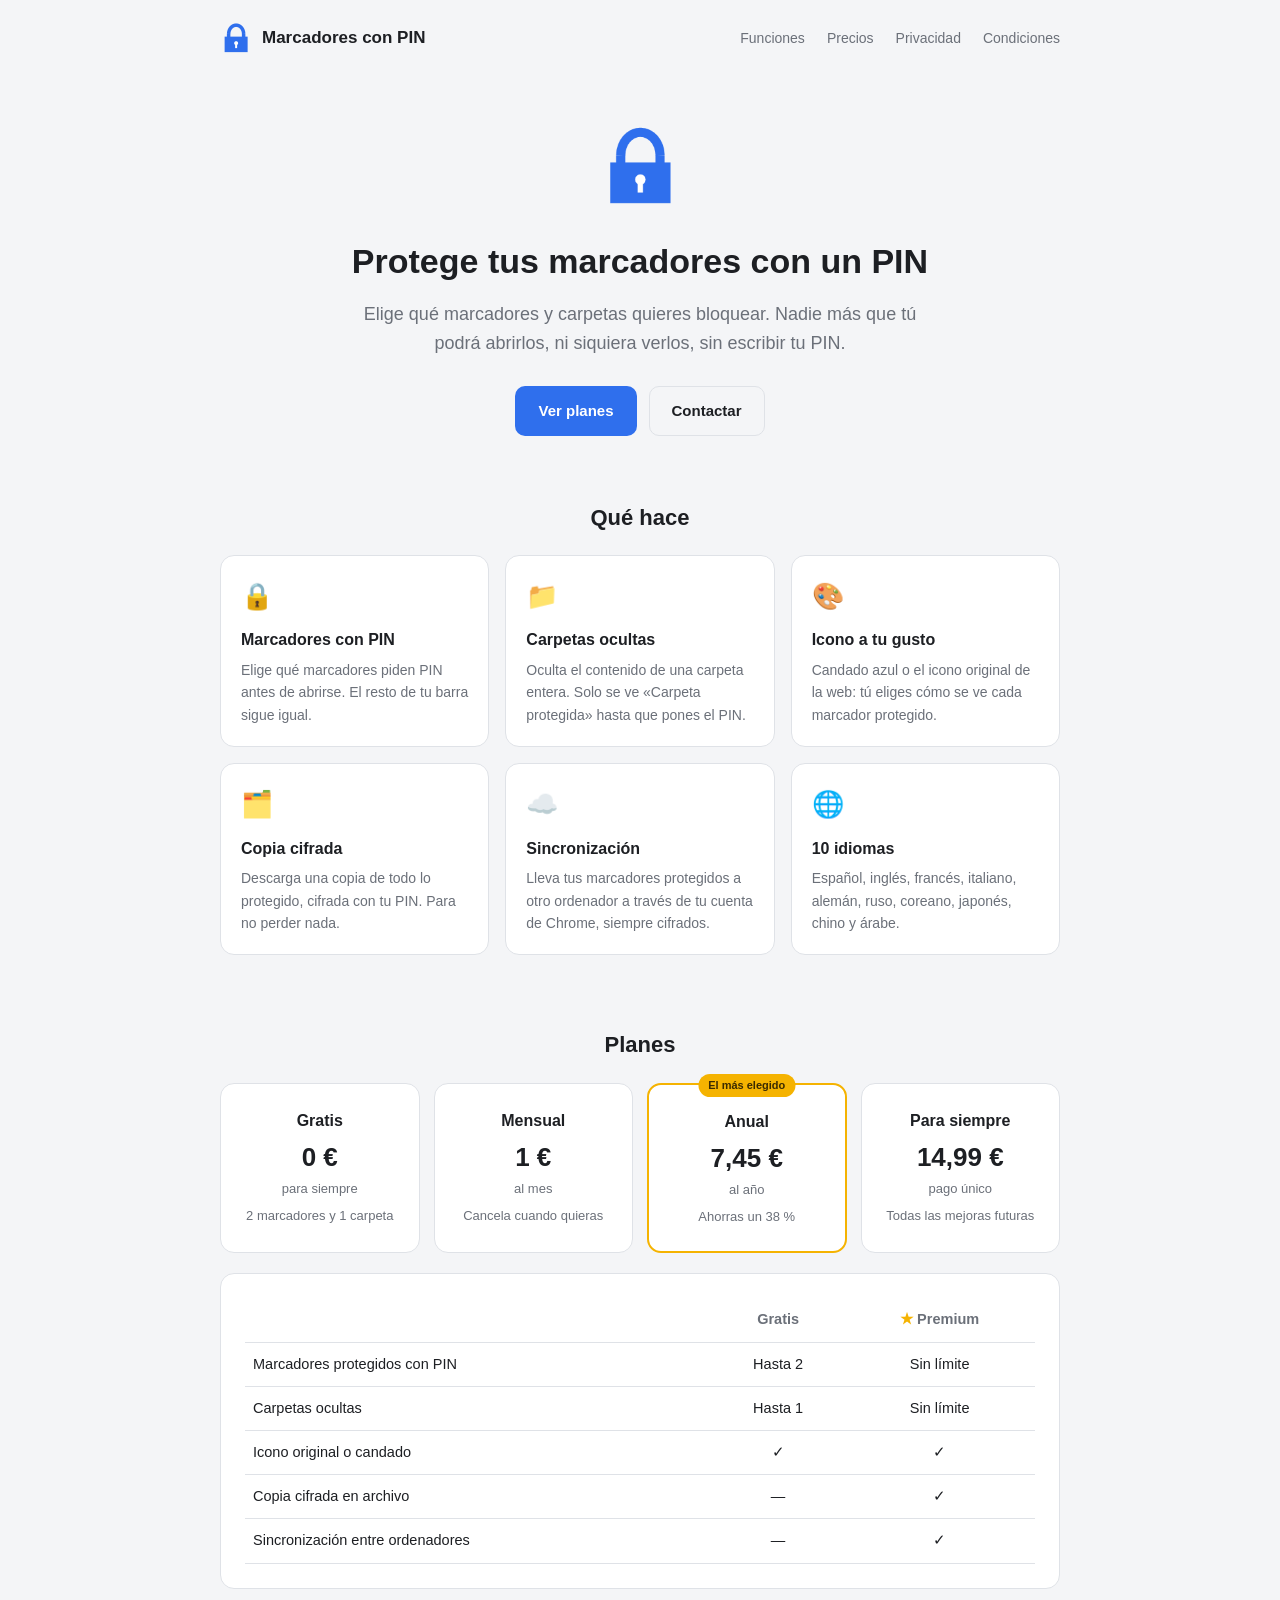
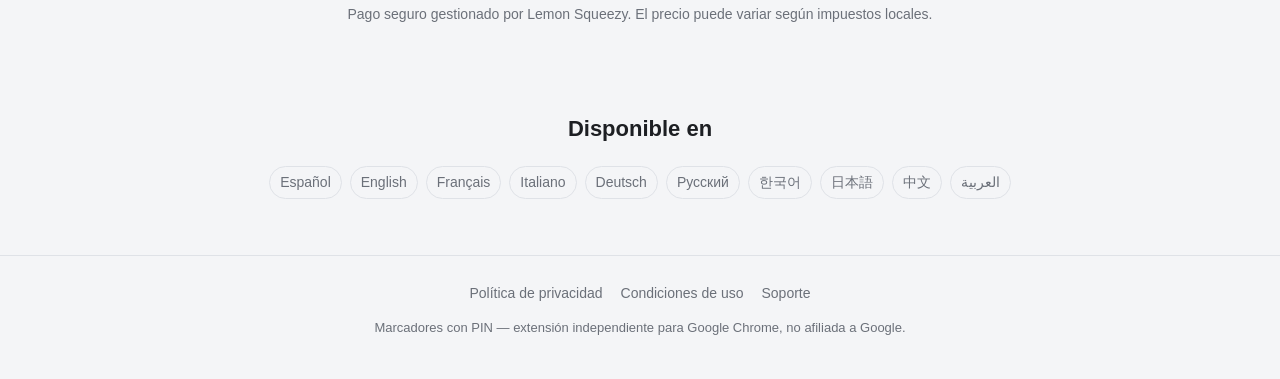
==== index.html @ 0e160a2f "Pagina inicial: inicio, privacidad y condiciones Co-Authored-By: Claude Sonnet 5 <noreply@anthropic." ====
<!doctype html>
<html lang="es">
<head>
<meta charset="utf-8">
<meta name="viewport" content="width=device-width, initial-scale=1">
<title>Marcadores con PIN — protege tus marcadores de Chrome</title>
<meta name="description" content="Extensión de Chrome que protege con PIN los marcadores y carpetas que elijas. Oculta su contenido de la barra y pide PIN para verlo.">
<link rel="icon" href="assets/favicon.png">
<link rel="stylesheet" href="style.css">
</head>
<body>
<div class="wrap">
  <header class="top">
    <img src="assets/logo.png" alt="">
    <span class="name">Marcadores con PIN</span>
    <nav>
      <a href="#funciones">Funciones</a>
      <a href="#precios">Precios</a>
      <a href="privacy.html">Privacidad</a>
      <a href="terms.html">Condiciones</a>
    </nav>
  </header>
</div>

<div class="hero wrap">
  <img src="assets/logo.png" alt="Marcadores con PIN">
  <h1>Protege tus marcadores con un PIN</h1>
  <p class="lead">Elige qué marcadores y carpetas quieres bloquear. Nadie más que tú podrá abrirlos, ni siquiera
    verlos, sin escribir tu PIN.</p>
  <div class="cta-row">
    <!-- Cuando la extensión este publicada, cambia este enlace por el de su ficha en la Chrome Web Store -->
    <a class="btn primary" href="#precios">Ver planes</a>
    <a class="btn ghost" href="mailto:divininoso@gmail.com">Contactar</a>
  </div>
</div>

<div class="wrap">
  <section id="funciones">
    <h2>Qué hace</h2>
    <div class="grid3">
      <div class="card feat">
        <div class="ic">🔒</div>
        <h3>Marcadores con PIN</h3>
        <p>Elige qué marcadores piden PIN antes de abrirse. El resto de tu barra sigue igual.</p>
      </div>
      <div class="card feat">
        <div class="ic">📁</div>
        <h3>Carpetas ocultas</h3>
        <p>Oculta el contenido de una carpeta entera. Solo se ve «Carpeta protegida» hasta que pones el PIN.</p>
      </div>
      <div class="card feat">
        <div class="ic">🎨</div>
        <h3>Icono a tu gusto</h3>
        <p>Candado azul o el icono original de la web: tú eliges cómo se ve cada marcador protegido.</p>
      </div>
      <div class="card feat">
        <div class="ic">🗂️</div>
        <h3>Copia cifrada</h3>
        <p>Descarga una copia de todo lo protegido, cifrada con tu PIN. Para no perder nada.</p>
      </div>
      <div class="card feat">
        <div class="ic">☁️</div>
        <h3>Sincronización</h3>
        <p>Lleva tus marcadores protegidos a otro ordenador a través de tu cuenta de Chrome, siempre cifrados.</p>
      </div>
      <div class="card feat">
        <div class="ic">🌐</div>
        <h3>10 idiomas</h3>
        <p>Español, inglés, francés, italiano, alemán, ruso, coreano, japonés, chino y árabe.</p>
      </div>
    </div>
  </section>

  <section id="precios">
    <h2>Planes</h2>
    <div class="plans">
      <div class="card plan">
        <div class="pname">Gratis</div>
        <div class="price">0 €</div>
        <div class="period">para siempre</div>
        <div class="note">2 marcadores y 1 carpeta</div>
      </div>
      <div class="card plan">
        <div class="pname">Mensual</div>
        <div class="price">1 €</div>
        <div class="period">al mes</div>
        <div class="note">Cancela cuando quieras</div>
      </div>
      <div class="card plan best">
        <span class="badge">El más elegido</span>
        <div class="pname">Anual</div>
        <div class="price">7,45 €</div>
        <div class="period">al año</div>
        <div class="note">Ahorras un 38 %</div>
      </div>
      <div class="card plan">
        <div class="pname">Para siempre</div>
        <div class="price">14,99 €</div>
        <div class="period">pago único</div>
        <div class="note">Todas las mejoras futuras</div>
      </div>
    </div>

    <div class="card" style="margin-top:20px">
      <table class="compare">
        <thead><tr><th></th><th>Gratis</th><th><span class="star">★</span> Premium</th></tr></thead>
        <tbody>
          <tr><td>Marcadores protegidos con PIN</td><td>Hasta 2</td><td>Sin límite</td></tr>
          <tr><td>Carpetas ocultas</td><td>Hasta 1</td><td>Sin límite</td></tr>
          <tr><td>Icono original o candado</td><td>✓</td><td>✓</td></tr>
          <tr><td>Copia cifrada en archivo</td><td>—</td><td>✓</td></tr>
          <tr><td>Sincronización entre ordenadores</td><td>—</td><td>✓</td></tr>
        </tbody>
      </table>
    </div>
    <p style="text-align:center;color:var(--muted);font-size:14px;margin-top:14px">
      Pago seguro gestionado por Lemon Squeezy. El precio puede variar según impuestos locales.
    </p>
  </section>

  <section>
    <h2>Disponible en</h2>
    <div class="langs">
      <span>Español</span><span>English</span><span>Français</span><span>Italiano</span><span>Deutsch</span>
      <span>Русский</span><span>한국어</span><span>日本語</span><span>中文</span><span>العربية</span>
    </div>
  </section>
</div>

<footer>
  <div class="wrap">
    <div class="flinks">
      <a href="privacy.html">Política de privacidad</a>
      <a href="terms.html">Condiciones de uso</a>
      <a href="mailto:divininoso@gmail.com">Soporte</a>
    </div>
    <div class="copy">Marcadores con PIN — extensión independiente para Google Chrome, no afiliada a Google.</div>
  </div>
</footer>
</body>
</html>
---- style.css ----
:root {
  --bg: #f4f5f7; --card: #fff; --text: #1d1f23; --muted: #6b7079; --line: #dfe2e7;
  --accent: #2f6fed; --accent-text: #fff; --gold: #f5b301;
}
@media (prefers-color-scheme: dark) {
  :root { --bg: #17181b; --card: #1e2024; --text: #e8e9ec; --muted: #9a9ea6; --line: #34373d; --accent: #5b8def; }
}
* { box-sizing: border-box; }
html { scroll-behavior: smooth; }
body {
  margin: 0; background: var(--bg); color: var(--text);
  font: 16px/1.6 -apple-system, "Segoe UI", Roboto, sans-serif;
}
a { color: var(--accent); }
.wrap { max-width: 880px; margin: 0 auto; padding: 0 20px; }
header.top {
  display: flex; align-items: center; gap: 10px; padding: 22px 0;
}
header.top img { width: 32px; height: 32px; }
header.top .name { font-weight: 700; font-size: 17px; }
header.top nav { margin-left: auto; display: flex; gap: 22px; font-size: 14px; }
header.top nav a { color: var(--muted); text-decoration: none; }
header.top nav a:hover { color: var(--text); }

.hero { text-align: center; padding: 48px 0 28px; }
.hero img { width: 84px; height: 84px; margin-bottom: 18px; }
.hero h1 { font-size: 34px; margin: 0 0 12px; }
.hero p.lead { font-size: 18px; color: var(--muted); max-width: 560px; margin: 0 auto 28px; }
.cta-row { display: flex; gap: 12px; justify-content: center; flex-wrap: wrap; }
.btn {
  display: inline-flex; align-items: center; gap: 8px; padding: 12px 22px; border-radius: 10px;
  font-weight: 600; text-decoration: none; border: 1px solid transparent; font-size: 15px;
}
.btn.primary { background: var(--accent); color: var(--accent-text); }
.btn.ghost { background: transparent; color: var(--text); border-color: var(--line); }

.card {
  background: var(--card); border: 1px solid var(--line); border-radius: 14px; padding: 24px;
}

section { padding: 36px 0; }
section h2 { font-size: 22px; margin: 0 0 20px; text-align: center; }

.grid3 { display: grid; grid-template-columns: repeat(auto-fit, minmax(220px, 1fr)); gap: 16px; }
.feat { padding: 20px; }
.feat .ic { font-size: 26px; margin-bottom: 10px; }
.feat h3 { margin: 0 0 6px; font-size: 16px; }
.feat p { margin: 0; color: var(--muted); font-size: 14px; }

.plans { display: grid; grid-template-columns: repeat(auto-fit, minmax(190px, 1fr)); gap: 14px; }
.plan { text-align: center; padding: 24px 16px; position: relative; }
.plan.best { border-color: var(--gold); border-width: 2px; }
.plan .badge {
  position: absolute; top: -11px; left: 50%; transform: translateX(-50%);
  background: var(--gold); color: #3a2a00; font-size: 11px; font-weight: 700;
  padding: 3px 10px; border-radius: 999px; white-space: nowrap;
}
.plan .pname { font-weight: 600; margin-bottom: 4px; }
.plan .price { font-size: 26px; font-weight: 700; }
.plan .period { color: var(--muted); font-size: 13px; margin-bottom: 6px; }
.plan .note { color: var(--muted); font-size: 13px; }

table.compare { width: 100%; border-collapse: collapse; font-size: 14.5px; }
table.compare th, table.compare td { padding: 10px 8px; border-bottom: 1px solid var(--line); text-align: center; }
table.compare th:first-child, table.compare td:first-child { text-align: left; }
table.compare thead th { color: var(--muted); font-weight: 600; }
.star { color: var(--gold); }

.langs { display: flex; flex-wrap: wrap; gap: 8px; justify-content: center; font-size: 14px; color: var(--muted); }
.langs span { padding: 4px 10px; border: 1px solid var(--line); border-radius: 999px; }

footer { border-top: 1px solid var(--line); margin-top: 20px; padding: 26px 0 40px; }
footer .flinks { display: flex; gap: 18px; flex-wrap: wrap; justify-content: center; font-size: 14px; }
footer .flinks a { color: var(--muted); text-decoration: none; }
footer .flinks a:hover { color: var(--text); }
footer .copy { text-align: center; color: var(--muted); font-size: 13px; margin-top: 14px; }

.legal h1 { font-size: 26px; }
.legal h2 { font-size: 18px; margin-top: 32px; }
.legal p, .legal li { color: var(--text); }
.legal .updated { color: var(--muted); font-size: 14px; margin-bottom: 28px; }
.legal .back { display: inline-block; margin-bottom: 20px; font-size: 14px; text-decoration: none; }
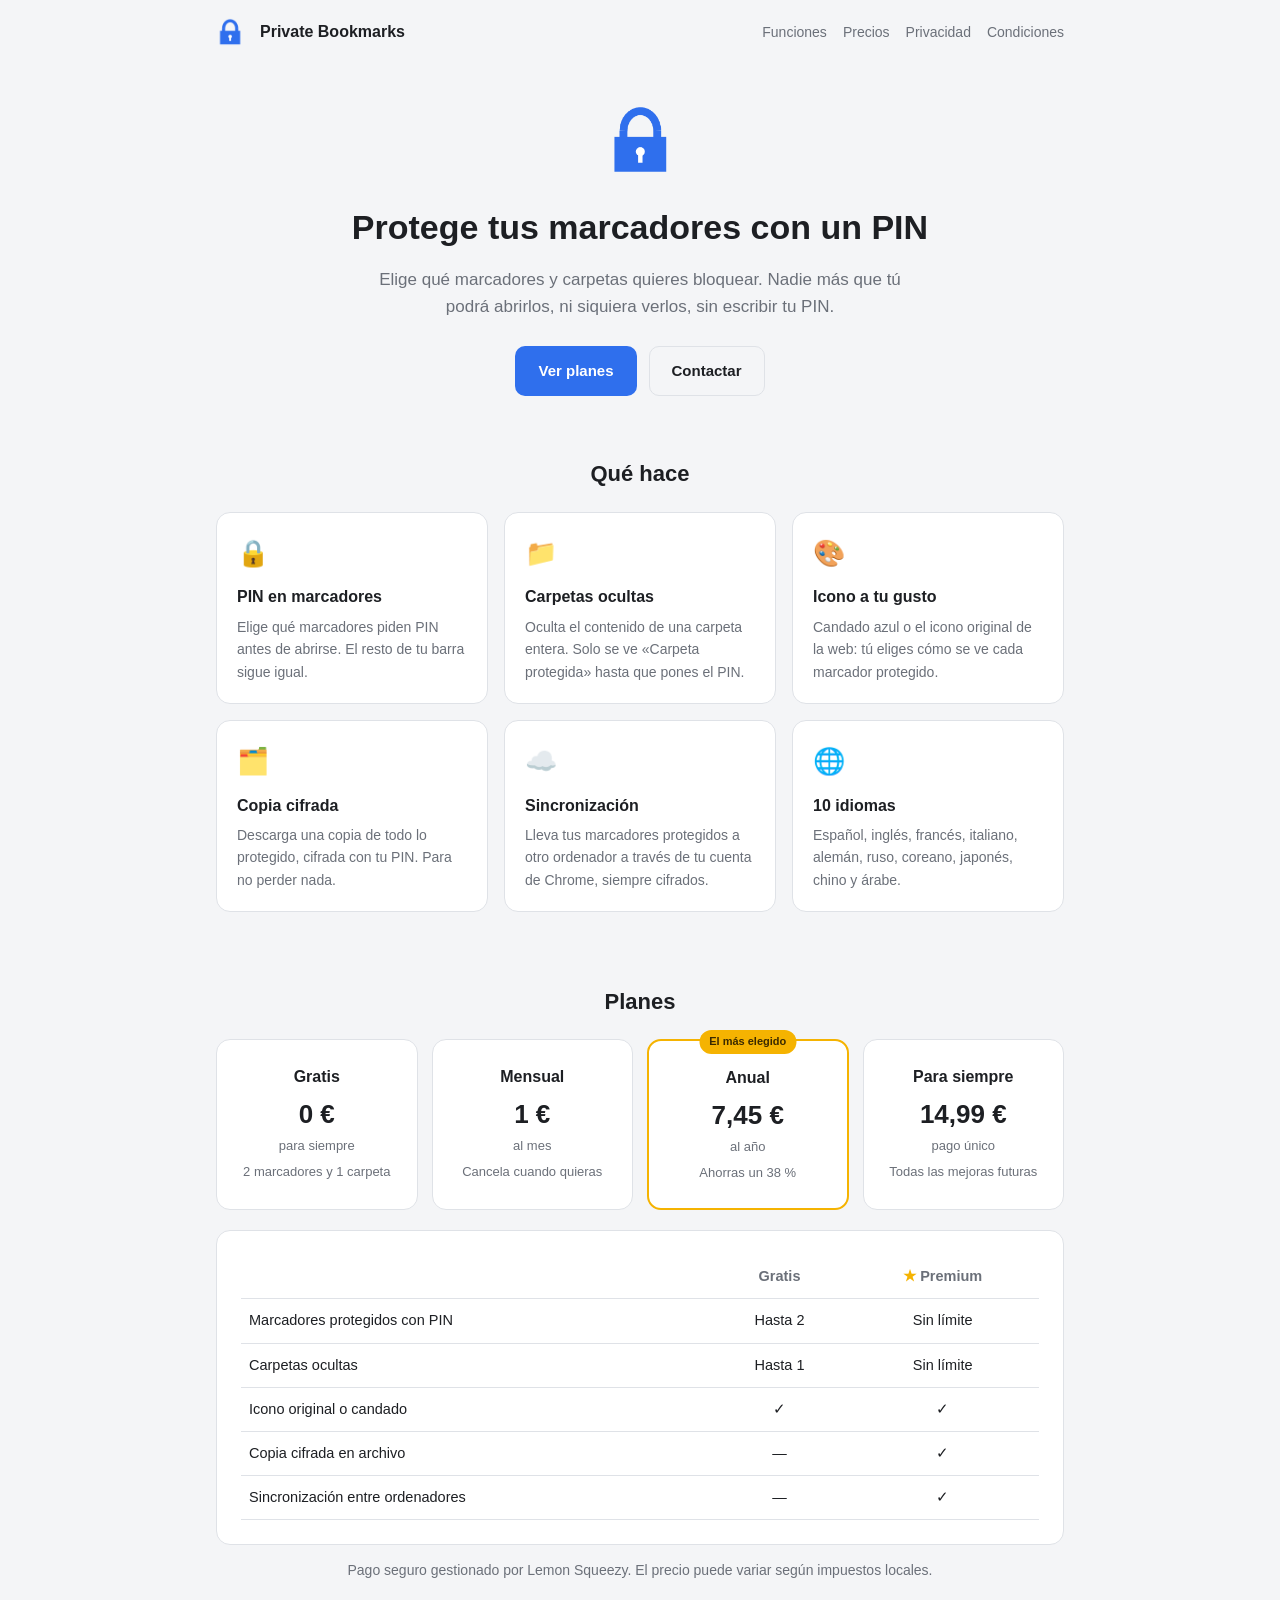
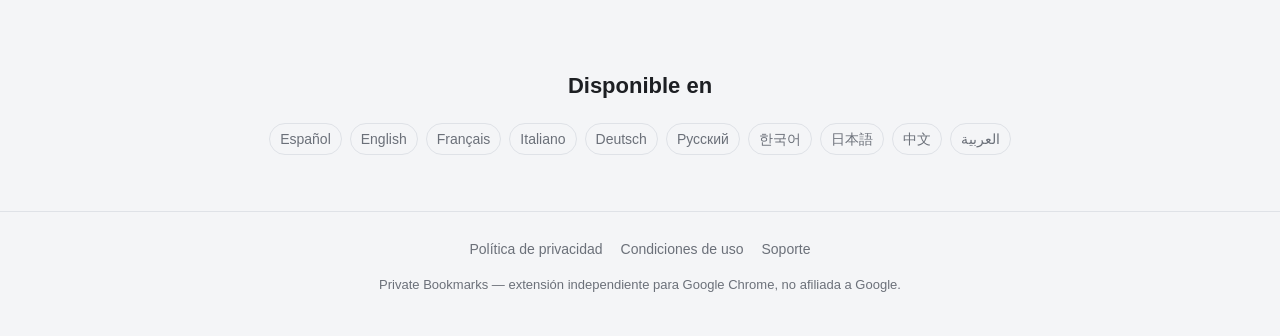
==== commit 3760fa69: "Rebrand: Marcadores con PIN -> Private Bookmarks Co-Authored-By: Claude Sonnet 5 <noreply@anthropic." ====
--- a/index.html
+++ b/index.html
@@ -3,7 +3,7 @@
 <head>
 <meta charset="utf-8">
 <meta name="viewport" content="width=device-width, initial-scale=1">
-<title>Marcadores con PIN — protege tus marcadores de Chrome</title>
+<title>Private Bookmarks — protege tus marcadores de Chrome con un PIN</title>
 <meta name="description" content="Extensión de Chrome que protege con PIN los marcadores y carpetas que elijas. Oculta su contenido de la barra y pide PIN para verlo.">
 <link rel="icon" href="assets/favicon.png">
 <link rel="stylesheet" href="style.css">
@@ -12,7 +12,7 @@
 <div class="wrap">
   <header class="top">
     <img src="assets/logo.png" alt="">
-    <span class="name">Marcadores con PIN</span>
+    <span class="name">Private Bookmarks</span>
     <nav>
       <a href="#funciones">Funciones</a>
       <a href="#precios">Precios</a>
@@ -23,7 +23,7 @@
 </div>
 
 <div class="hero wrap">
-  <img src="assets/logo.png" alt="Marcadores con PIN">
+  <img src="assets/logo.png" alt="Private Bookmarks">
   <h1>Protege tus marcadores con un PIN</h1>
   <p class="lead">Elige qué marcadores y carpetas quieres bloquear. Nadie más que tú podrá abrirlos, ni siquiera
     verlos, sin escribir tu PIN.</p>
@@ -40,7 +40,7 @@
     <div class="grid3">
       <div class="card feat">
         <div class="ic">🔒</div>
-        <h3>Marcadores con PIN</h3>
+        <h3>PIN en marcadores</h3>
         <p>Elige qué marcadores piden PIN antes de abrirse. El resto de tu barra sigue igual.</p>
       </div>
       <div class="card feat">
@@ -134,7 +134,7 @@
       <a href="terms.html">Condiciones de uso</a>
       <a href="mailto:divininoso@gmail.com">Soporte</a>
     </div>
-    <div class="copy">Marcadores con PIN — extensión independiente para Google Chrome, no afiliada a Google.</div>
+    <div class="copy">Private Bookmarks — extensión independiente para Google Chrome, no afiliada a Google.</div>
   </div>
 </footer>
 </body>
--- a/style.css
+++ b/style.css
@@ -8,24 +8,24 @@
 * { box-sizing: border-box; }
 html { scroll-behavior: smooth; }
 body {
-  margin: 0; background: var(--bg); color: var(--text);
+  margin: 0; background: var(--bg); color: var(--text); overflow-x: hidden;
   font: 16px/1.6 -apple-system, "Segoe UI", Roboto, sans-serif;
 }
 a { color: var(--accent); }
-.wrap { max-width: 880px; margin: 0 auto; padding: 0 20px; }
+.wrap { max-width: 880px; margin: 0 auto; padding: 0 16px; }
 header.top {
-  display: flex; align-items: center; gap: 10px; padding: 22px 0;
+  display: flex; align-items: center; gap: 10px 16px; padding: 18px 0; flex-wrap: wrap;
 }
-header.top img { width: 32px; height: 32px; }
-header.top .name { font-weight: 700; font-size: 17px; }
-header.top nav { margin-left: auto; display: flex; gap: 22px; font-size: 14px; }
-header.top nav a { color: var(--muted); text-decoration: none; }
+header.top img { width: 28px; height: 28px; flex: none; }
+header.top .name { font-weight: 700; font-size: 16px; }
+header.top nav { margin-left: auto; display: flex; gap: 10px 16px; flex-wrap: wrap; font-size: 14px; }
+header.top nav a { color: var(--muted); text-decoration: none; white-space: nowrap; }
 header.top nav a:hover { color: var(--text); }
 
-.hero { text-align: center; padding: 48px 0 28px; }
-.hero img { width: 84px; height: 84px; margin-bottom: 18px; }
-.hero h1 { font-size: 34px; margin: 0 0 12px; }
-.hero p.lead { font-size: 18px; color: var(--muted); max-width: 560px; margin: 0 auto 28px; }
+.hero { text-align: center; padding: 40px 0 24px; }
+.hero img { width: 72px; height: 72px; margin-bottom: 16px; }
+.hero h1 { font-size: clamp(26px, 6vw, 34px); margin: 0 0 12px; }
+.hero p.lead { font-size: 17px; color: var(--muted); max-width: 560px; margin: 0 auto 26px; }
 .cta-row { display: flex; gap: 12px; justify-content: center; flex-wrap: wrap; }
 .btn {
   display: inline-flex; align-items: center; gap: 8px; padding: 12px 22px; border-radius: 10px;
